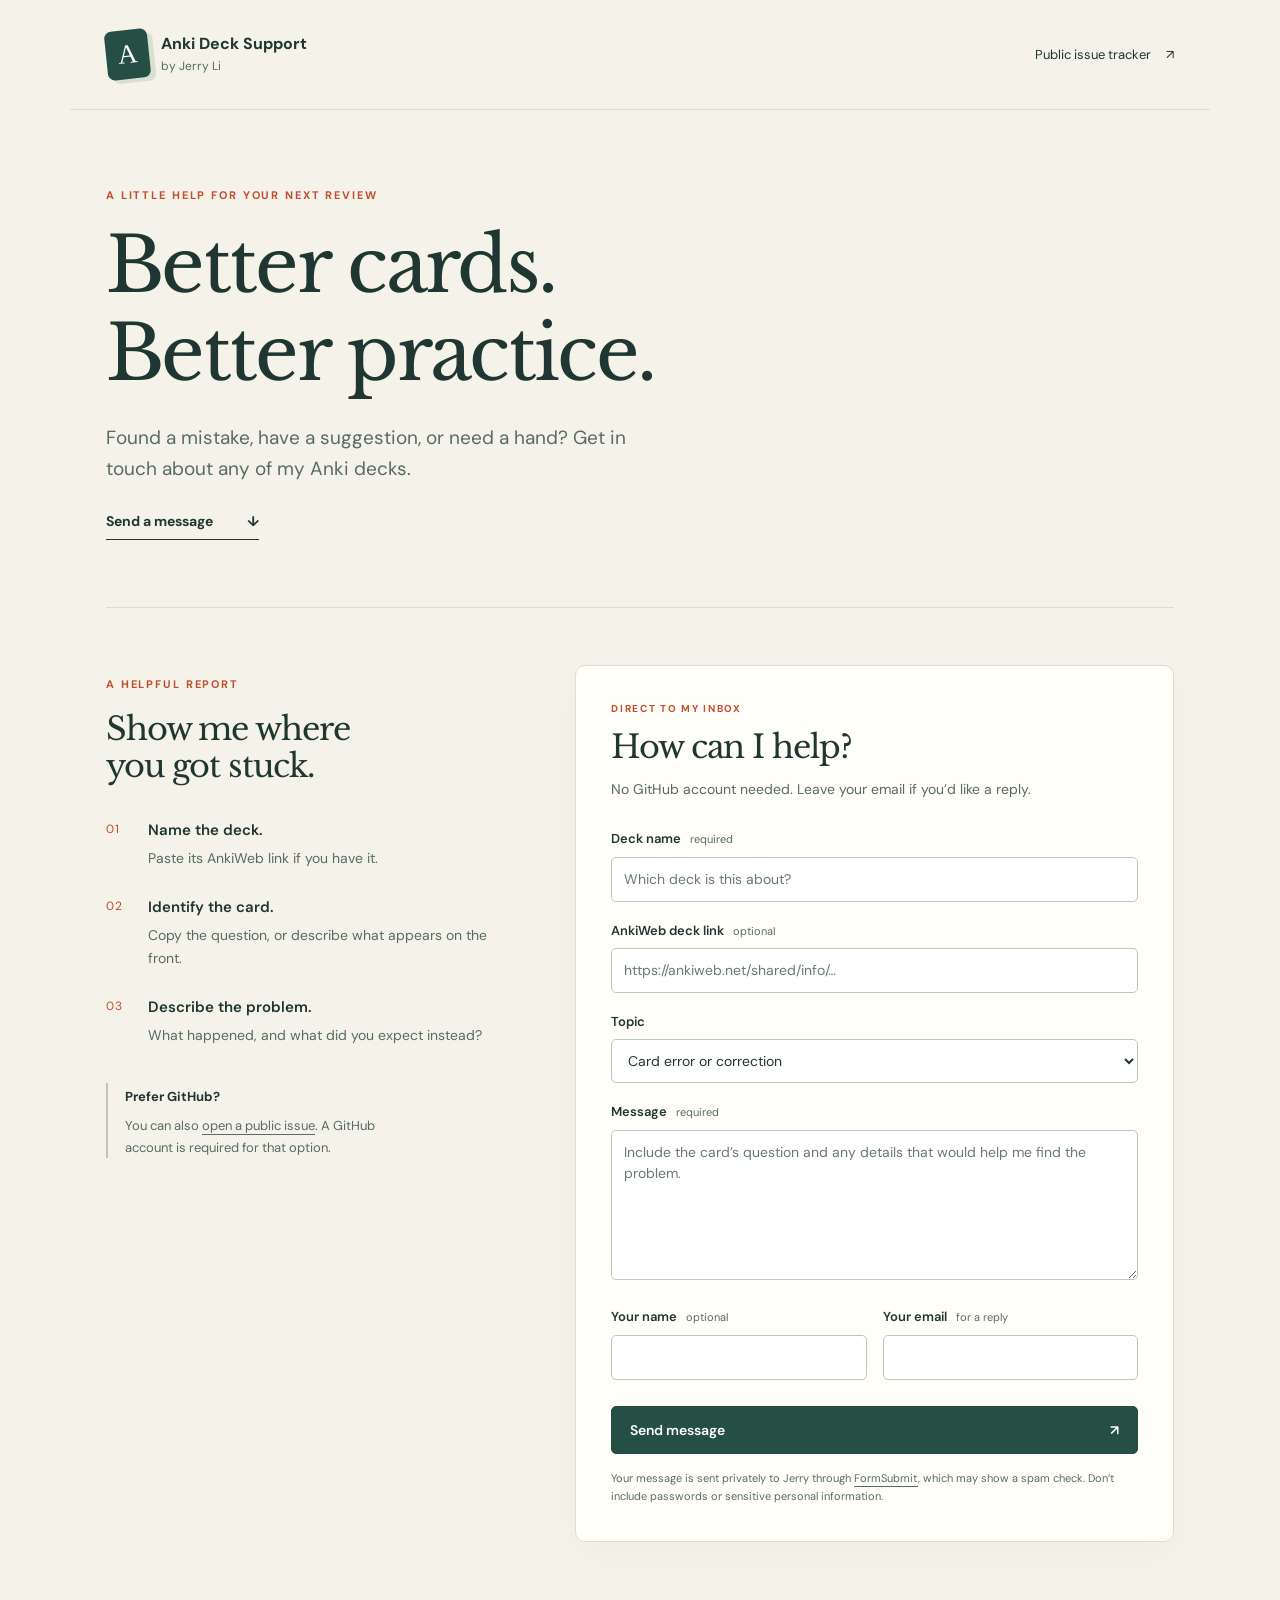
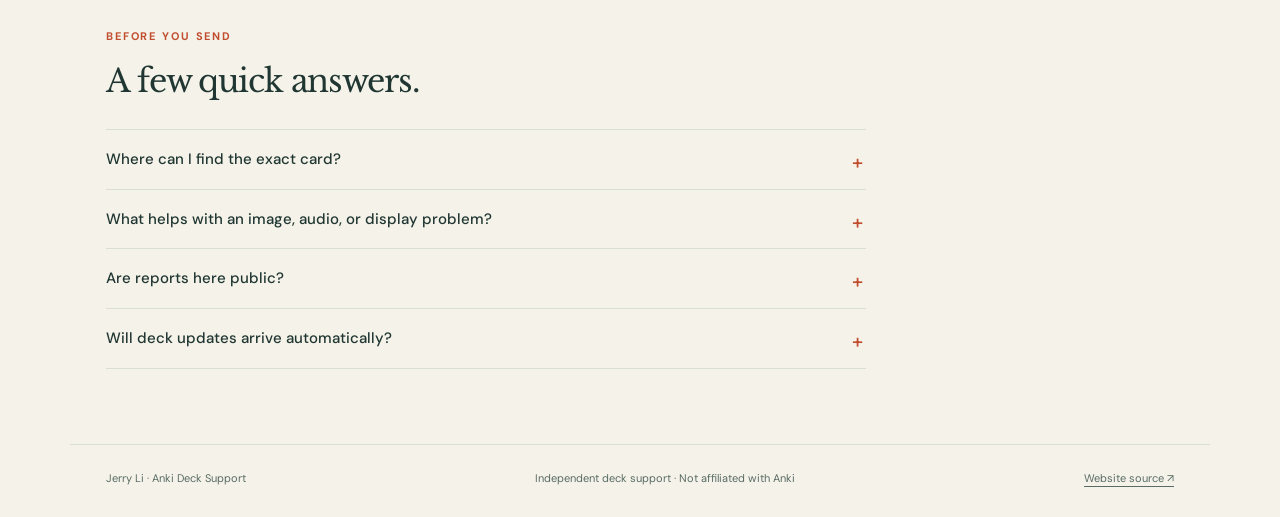
==== docs/index.html @ f112e28b "Add support website and report form for published Anki decks" ====
<!doctype html>
<html lang="en">
<head>
  <meta charset="utf-8">
  <meta name="viewport" content="width=device-width,initial-scale=1">
  <meta name="description" content="Get help with Jerry's Anki decks. Report a card error, suggest an improvement, or ask a question.">
  <title>Anki Deck Support · Jerry Li</title>
  <link rel="stylesheet" href="style.css">
</head>
<body>
  <a class="skip" href="#report">Skip to the support form</a>
  <header class="site-header wrap">
    <a class="brand" href="./" aria-label="Anki Deck Support home"><span class="mark" aria-hidden="true">A</span><span>Anki Deck Support<span class="byline">by Jerry Li</span></span></a>
    <a class="quiet-link" href="https://github.com/jerryli27/anki-deck-support/issues">Public issue tracker <span aria-hidden="true">↗</span></a>
  </header>
  <main class="wrap">
    <section class="intro" aria-labelledby="intro-title">
      <p class="eyebrow">A little help for your next review</p>
      <h1 id="intro-title">Better cards.<br>Better practice.</h1>
      <p class="lede">Found a mistake, have a suggestion, or need a hand? Get in touch about any of my Anki decks.</p>
      <a class="jump" href="#report">Send a message <span aria-hidden="true">↓</span></a>
    </section>
    <div class="support-layout">
      <aside class="guide" aria-labelledby="guide-title">
        <p class="eyebrow">A helpful report</p>
        <h2 id="guide-title">Show me where<br>you got stuck.</h2>
        <ol class="steps">
          <li><strong>Name the deck.</strong><span>Paste its AnkiWeb link if you have it.</span></li>
          <li><strong>Identify the card.</strong><span>Copy the question, or describe what appears on the front.</span></li>
          <li><strong>Describe the problem.</strong><span>What happened, and what did you expect instead?</span></li>
        </ol>
        <div class="note"><span class="note-label">Prefer GitHub?</span><p>You can also <a href="https://github.com/jerryli27/anki-deck-support/issues/new?template=deck-support.yml">open a public issue</a>. A GitHub account is required for that option.</p></div>
      </aside>
      <section class="form-panel" id="report" aria-labelledby="form-title">
        <p class="eyebrow">Direct to my inbox</p>
        <h2 id="form-title">How can I help?</h2>
        <p class="form-intro">No GitHub account needed. Leave your email if you’d like a reply.</p>
        <form action="https://formsubmit.co/jerrylijiaming@gmail.com" method="POST">
          <input type="hidden" name="_subject" value="Anki deck support — new message">
          <input type="hidden" name="_template" value="table">
          <input type="hidden" name="_next" value="https://jerryli27.github.io/anki-deck-support/thanks.html">
          <input type="hidden" name="_url" value="https://jerryli27.github.io/anki-deck-support/">
          <div class="honeypot" aria-hidden="true"><label>Leave this field empty<input type="text" name="_honey" tabindex="-1" autocomplete="off"></label></div>
          <label for="deck">Deck name <span class="required">required</span></label>
          <input id="deck" name="Deck" required maxlength="160" placeholder="Which deck is this about?" autocomplete="off">
          <label for="deck-url">AnkiWeb deck link <span class="optional">optional</span></label>
          <input id="deck-url" name="Deck link" type="url" maxlength="500" placeholder="https://ankiweb.net/shared/info/…" inputmode="url">
          <label for="topic">Topic</label>
          <select id="topic" name="Topic"><option>Card error or correction</option><option>Technical problem</option><option>Suggestion</option><option>Question</option><option>Something else</option></select>
          <label for="message">Message <span class="required">required</span></label>
          <textarea id="message" name="Message" required minlength="10" maxlength="10000" rows="6" placeholder="Include the card’s question and any details that would help me find the problem."></textarea>
          <div class="field-row"><div><label for="name">Your name <span class="optional">optional</span></label><input id="name" name="Name" maxlength="100" autocomplete="name"></div><div><label for="email">Your email <span class="optional">for a reply</span></label><input id="email" name="email" type="email" maxlength="254" autocomplete="email" inputmode="email"></div></div>
          <button type="submit">Send message <span aria-hidden="true">↗</span></button>
          <p class="privacy">Your message is sent privately to Jerry through <a href="https://formsubmit.co/privacy.pdf">FormSubmit</a>, which may show a spam check. Don’t include passwords or sensitive personal information.</p>
        </form>
      </section>
    </div>
    <section class="faq" aria-labelledby="faq-title">
      <p class="eyebrow">Before you send</p><h2 id="faq-title">A few quick answers.</h2>
      <details><summary>Where can I find the exact card?</summary><p>In Anki’s Browse window, select the card and copy its question into your message. If it has an ID field, including that can help too.</p></details>
      <details><summary>What helps with an image, audio, or display problem?</summary><p>Include your Anki app and version, your device, and the card’s question. Describe whether the problem affects one card or several. You can add screenshots to a public GitHub issue; don’t post private information.</p></details>
      <details><summary>Are reports here public?</summary><p>The email form sends a private message. GitHub issues are public and can be read by anyone, so use the email form if you prefer a private conversation.</p></details>
      <details><summary>Will deck updates arrive automatically?</summary><p>Shared-deck updates usually require downloading the updated deck from AnkiWeb and importing it again. Syncing your own Anki collection does not fetch a shared deck’s latest release.</p></details>
    </section>
  </main>
  <footer class="wrap"><span>Jerry Li · Anki Deck Support</span><span>Independent deck support · Not affiliated with Anki</span><a href="https://github.com/jerryli27/anki-deck-support">Website source ↗</a></footer>
</body>
</html>
---- docs/style.css ----
@import url('https://fonts.googleapis.com/css2?family=DM+Sans:wght@400;500;600;700&family=Libre+Baskerville:wght@400;700&display=swap');
:root{color-scheme:light;--ink:#203632;--muted:#586b64;--paper:#f5f3e9;--line:#d9dfd3;--accent:#c14d2f;--green:#254f44;--white:#fffef9}
*{box-sizing:border-box}html{scroll-behavior:smooth;scroll-padding-top:25px}body{margin:0;background:var(--paper);color:var(--ink);font:16px/1.65 'DM Sans',system-ui,sans-serif}a{color:inherit;text-underline-offset:4px}a:hover{color:var(--accent)}.wrap{max-width:1140px;margin:auto;padding-left:36px;padding-right:36px}.site-header{display:flex;align-items:center;justify-content:space-between;gap:24px;padding-top:30px;padding-bottom:30px;border-bottom:1px solid var(--line)}.brand{display:flex;align-items:center;gap:12px;text-decoration:none;font-weight:700;line-height:1.3}.mark{display:grid;place-items:center;background:var(--green);color:var(--white);width:43px;height:49px;border-radius:7px;transform:rotate(-6deg);font:27px Georgia,serif;box-shadow:5px 4px 0 #d9dfd3}.byline{display:block;font-size:12px;color:var(--muted);font-weight:400;margin-top:4px}.quiet-link{font-size:13px;text-decoration:none}.quiet-link span{margin-left:12px}.intro{padding:76px 0 67px;max-width:760px}.eyebrow{font-size:11px;text-transform:uppercase;letter-spacing:.17em;font-weight:700;color:var(--accent);margin:0 0 18px}h1,h2{font-family:'Libre Baskerville',Georgia,serif;letter-spacing:-.035em;line-height:1.15}h1{font-size:clamp(45px,6.5vw,76px);font-weight:400;margin:0 0 25px}h2{font-size:32px;font-weight:400;margin:0 0 20px}.lede{max-width:555px;font-size:19px;color:var(--muted);line-height:1.65;margin:0 0 23px}.jump{display:inline-flex;gap:34px;font-size:14px;font-weight:700;text-decoration:none;border-bottom:1px solid var(--ink);padding-bottom:6px}.support-layout{display:grid;grid-template-columns:.8fr 1.2fr;gap:70px;border-top:1px solid var(--line);padding-top:57px;align-items:start}.guide{padding-top:10px}.steps{list-style:none;counter-reset:steps;padding:6px 0 0;margin:28px 0 36px}.steps li{position:relative;padding-left:42px;margin:0 0 25px;counter-increment:steps}.steps li:before{content:counter(steps,decimal-leading-zero);position:absolute;left:0;top:2px;font-size:12px;letter-spacing:.06em;color:var(--accent)}.steps strong{display:block;font-size:15px;font-weight:600}.steps span{display:block;color:var(--muted);font-size:14px;line-height:1.65;margin-top:4px}.note{border-left:2px solid #b7c7b9;padding:0 0 0 17px;max-width:290px}.note-label{font-size:13px;font-weight:700}.note p{font-size:13px;color:var(--muted);margin:6px 0 0}.form-panel{background:var(--white);border:1px solid var(--line);padding:35px;border-radius:10px;box-shadow:0 12px 36px #20363206}.form-panel .eyebrow{font-size:10px;margin-bottom:12px}.form-panel h2{margin-bottom:12px}.form-intro{font-size:14px;color:var(--muted);margin:0 0 27px}label{font-size:13px;display:block;font-weight:600;margin:18px 0 7px}.optional,.required{font-size:11px;color:var(--muted);font-weight:400;margin-left:6px}input,select,textarea{font:14px/1.5 'DM Sans',system-ui,sans-serif;border:1px solid #bcc8bd;border-radius:5px;width:100%;padding:11px 12px;color:var(--ink);background:#fff;min-width:0}textarea{resize:vertical;min-height:150px}input::placeholder,textarea::placeholder{color:#687b72;opacity:1}input:focus,textarea:focus,select:focus{outline:2px solid #7c9c83;outline-offset:2px}a:focus-visible,button:focus-visible,summary:focus-visible{outline:3px solid var(--accent);outline-offset:5px}.field-row{display:grid;grid-template-columns:1fr 1fr;gap:16px}.field-row>div{min-width:0}button{width:100%;display:flex;align-items:center;justify-content:space-between;margin-top:26px;padding:14px 18px;background:var(--green);border:1px solid var(--green);border-radius:5px;color:white;font:600 14px 'DM Sans',sans-serif;cursor:pointer}button:hover{background:#183c33}.privacy{font-size:11px;line-height:1.7;color:var(--muted);margin:15px 0 0}.honeypot{display:none}.faq{max-width:760px;padding:85px 0 75px}.faq h2{margin-bottom:29px}.faq details{border-top:1px solid var(--line);padding:17px 0}.faq details:last-child{border-bottom:1px solid var(--line)}summary{font-size:15px;font-weight:500;cursor:pointer;list-style:none;padding-right:30px;position:relative}summary::-webkit-details-marker{display:none}summary:after{content:'+';position:absolute;right:3px;top:-1px;color:var(--accent);font-size:20px}details[open] summary:after{content:'−'}details p{font-size:14px;color:var(--muted);max-width:660px;margin:13px 25px 5px 0}footer.wrap{border-top:1px solid var(--line);padding-top:24px;padding-bottom:30px;display:flex;gap:18px;flex-wrap:wrap;justify-content:space-between;font-size:11px;color:var(--muted)}.skip{position:absolute;left:12px;top:-100px;z-index:5;background:var(--white);padding:10px}.skip:focus{top:10px}.thanks{max-width:680px;padding-top:100px;padding-bottom:140px}.thanks h1{font-size:48px}.thanks p{color:var(--muted)}@media(max-width:760px){.wrap{padding-left:24px;padding-right:24px}.site-header{padding-top:22px;padding-bottom:22px}.quiet-link{font-size:11px;max-width:100px;line-height:1.5}.quiet-link span{margin-left:0}.intro{padding:50px 0}.lede{font-size:17px}.support-layout{grid-template-columns:1fr;gap:32px;padding-top:32px}.guide h2 br{display:none}.steps{margin-bottom:24px}.steps li{margin-bottom:18px}.note{max-width:none}.form-panel{padding:25px 22px}.faq{padding:55px 0}.faq h2{font-size:28px}.field-row{grid-template-columns:1fr;gap:0}footer.wrap{gap:10px;flex-direction:column}.thanks{padding-top:65px}.thanks h1{font-size:39px}}@media(prefers-reduced-motion:reduce){html{scroll-behavior:auto}}
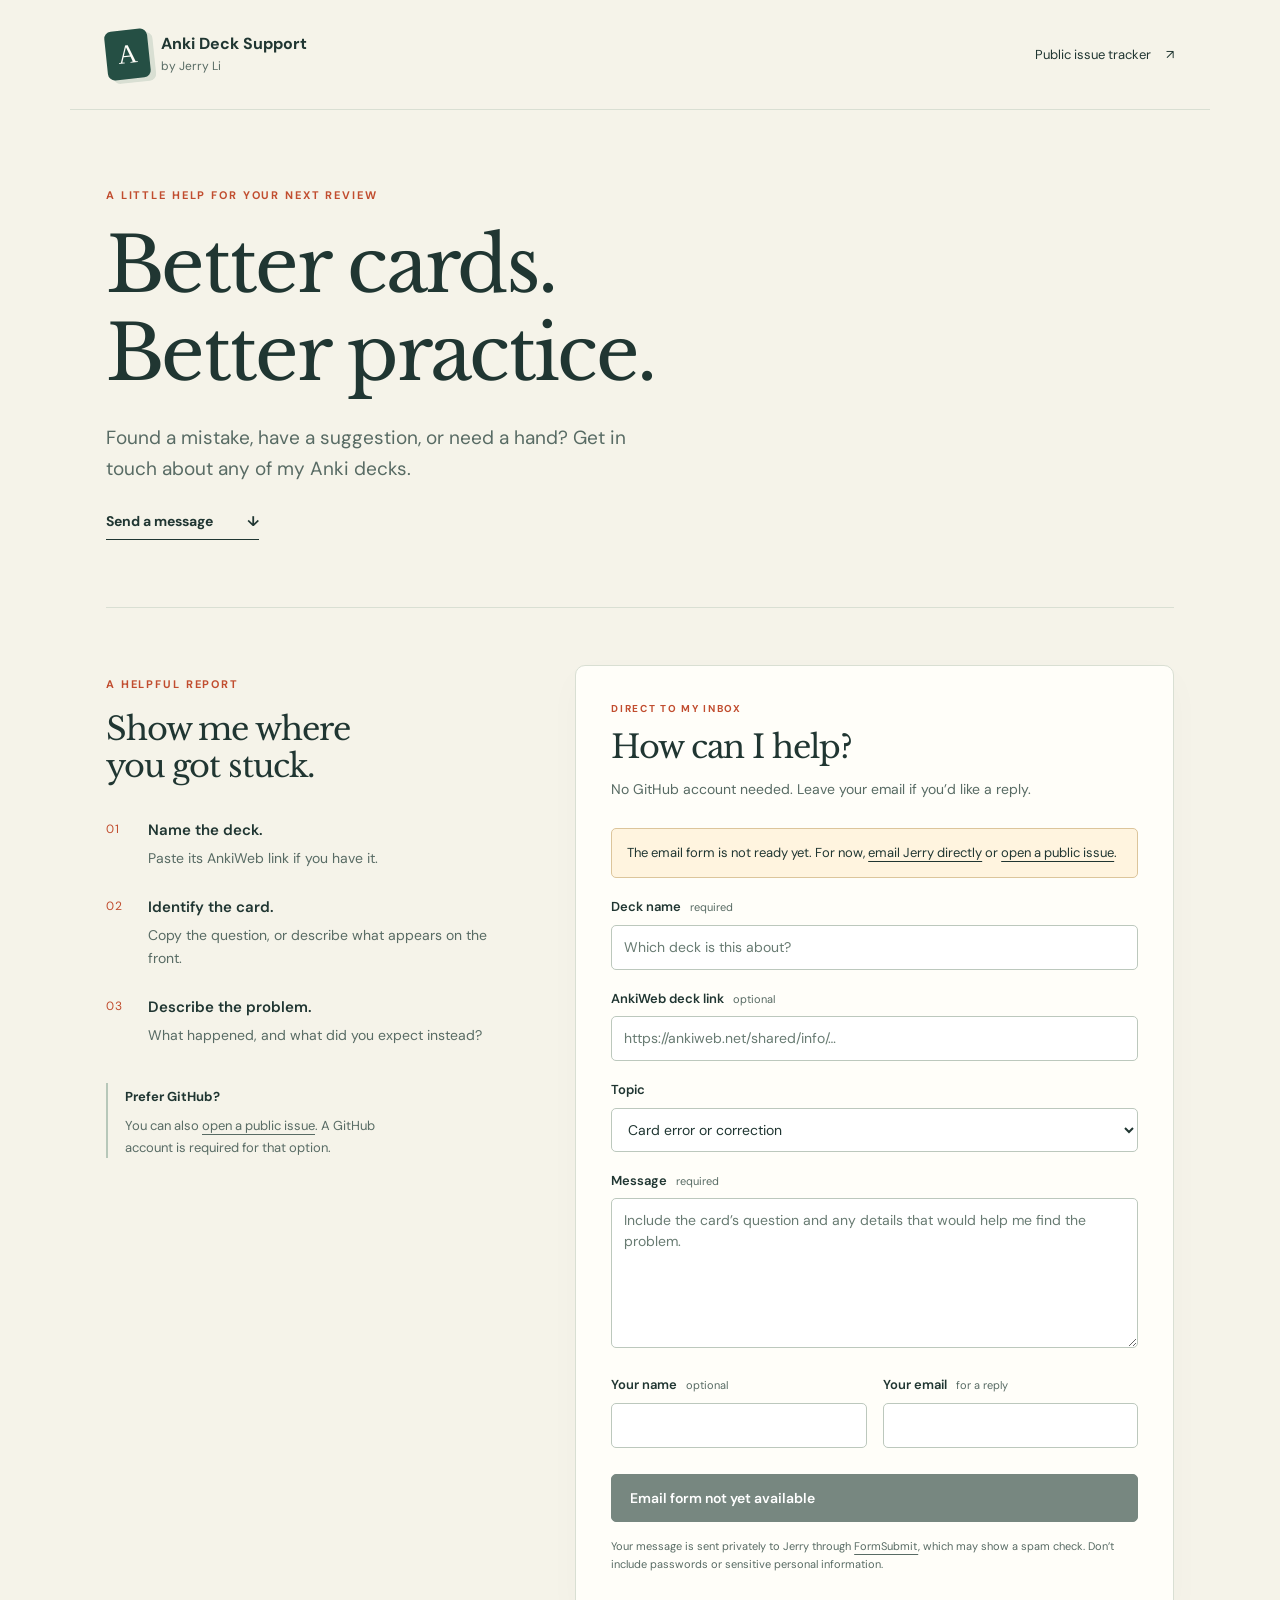
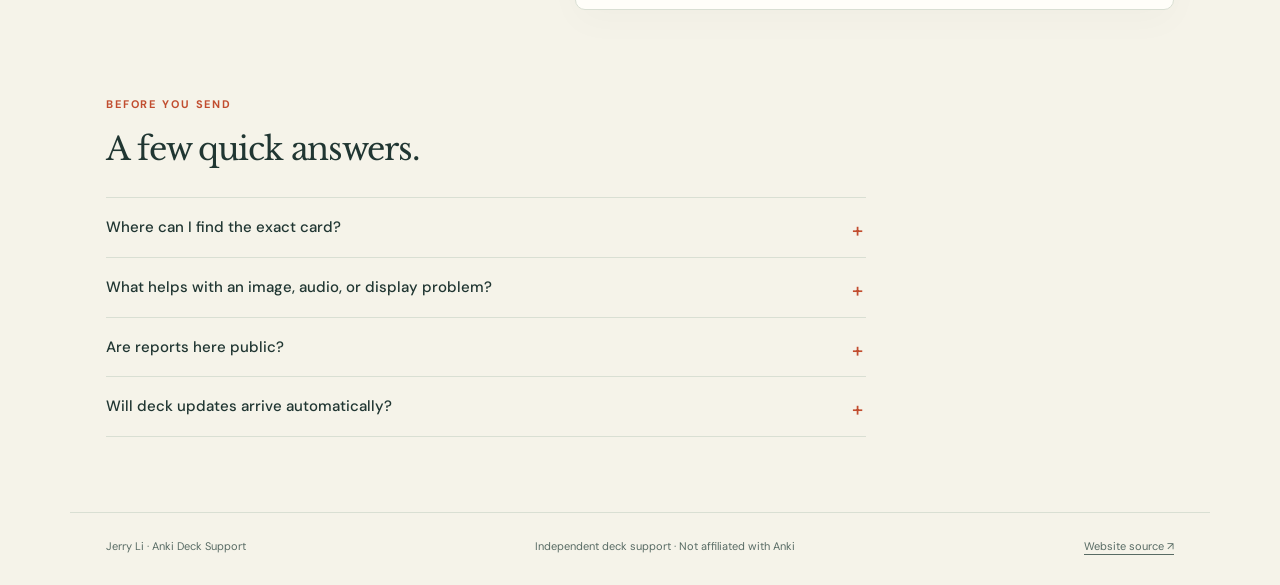
==== commit ad2604ad: "Offer working contact options while email delivery is being connected" ====
--- a/docs/index.html
+++ b/docs/index.html
@@ -35,6 +35,7 @@
         <p class="eyebrow">Direct to my inbox</p>
         <h2 id="form-title">How can I help?</h2>
         <p class="form-intro">No GitHub account needed. Leave your email if you’d like a reply.</p>
+        <p class="service-status" role="status">The email form is not ready yet. For now, <a href="mailto:jerrylijiaming@gmail.com?subject=Anki%20deck%20support">email Jerry directly</a> or <a href="https://github.com/jerryli27/anki-deck-support/issues/new?template=deck-support.yml">open a public issue</a>.</p>
         <form action="https://formsubmit.co/jerrylijiaming@gmail.com" method="POST">
           <input type="hidden" name="_subject" value="Anki deck support — new message">
           <input type="hidden" name="_template" value="table">
@@ -50,7 +51,7 @@
           <label for="message">Message <span class="required">required</span></label>
           <textarea id="message" name="Message" required minlength="10" maxlength="10000" rows="6" placeholder="Include the card’s question and any details that would help me find the problem."></textarea>
           <div class="field-row"><div><label for="name">Your name <span class="optional">optional</span></label><input id="name" name="Name" maxlength="100" autocomplete="name"></div><div><label for="email">Your email <span class="optional">for a reply</span></label><input id="email" name="email" type="email" maxlength="254" autocomplete="email" inputmode="email"></div></div>
-          <button type="submit">Send message <span aria-hidden="true">↗</span></button>
+          <button type="submit" disabled title="Email form setup is in progress">Email form not yet available</button>
           <p class="privacy">Your message is sent privately to Jerry through <a href="https://formsubmit.co/privacy.pdf">FormSubmit</a>, which may show a spam check. Don’t include passwords or sensitive personal information.</p>
         </form>
       </section>
--- a/docs/style.css
+++ b/docs/style.css
@@ -1,3 +1,5 @@
 @import url('https://fonts.googleapis.com/css2?family=DM+Sans:wght@400;500;600;700&family=Libre+Baskerville:wght@400;700&display=swap');
 :root{color-scheme:light;--ink:#203632;--muted:#586b64;--paper:#f5f3e9;--line:#d9dfd3;--accent:#c14d2f;--green:#254f44;--white:#fffef9}
 *{box-sizing:border-box}html{scroll-behavior:smooth;scroll-padding-top:25px}body{margin:0;background:var(--paper);color:var(--ink);font:16px/1.65 'DM Sans',system-ui,sans-serif}a{color:inherit;text-underline-offset:4px}a:hover{color:var(--accent)}.wrap{max-width:1140px;margin:auto;padding-left:36px;padding-right:36px}.site-header{display:flex;align-items:center;justify-content:space-between;gap:24px;padding-top:30px;padding-bottom:30px;border-bottom:1px solid var(--line)}.brand{display:flex;align-items:center;gap:12px;text-decoration:none;font-weight:700;line-height:1.3}.mark{display:grid;place-items:center;background:var(--green);color:var(--white);width:43px;height:49px;border-radius:7px;transform:rotate(-6deg);font:27px Georgia,serif;box-shadow:5px 4px 0 #d9dfd3}.byline{display:block;font-size:12px;color:var(--muted);font-weight:400;margin-top:4px}.quiet-link{font-size:13px;text-decoration:none}.quiet-link span{margin-left:12px}.intro{padding:76px 0 67px;max-width:760px}.eyebrow{font-size:11px;text-transform:uppercase;letter-spacing:.17em;font-weight:700;color:var(--accent);margin:0 0 18px}h1,h2{font-family:'Libre Baskerville',Georgia,serif;letter-spacing:-.035em;line-height:1.15}h1{font-size:clamp(45px,6.5vw,76px);font-weight:400;margin:0 0 25px}h2{font-size:32px;font-weight:400;margin:0 0 20px}.lede{max-width:555px;font-size:19px;color:var(--muted);line-height:1.65;margin:0 0 23px}.jump{display:inline-flex;gap:34px;font-size:14px;font-weight:700;text-decoration:none;border-bottom:1px solid var(--ink);padding-bottom:6px}.support-layout{display:grid;grid-template-columns:.8fr 1.2fr;gap:70px;border-top:1px solid var(--line);padding-top:57px;align-items:start}.guide{padding-top:10px}.steps{list-style:none;counter-reset:steps;padding:6px 0 0;margin:28px 0 36px}.steps li{position:relative;padding-left:42px;margin:0 0 25px;counter-increment:steps}.steps li:before{content:counter(steps,decimal-leading-zero);position:absolute;left:0;top:2px;font-size:12px;letter-spacing:.06em;color:var(--accent)}.steps strong{display:block;font-size:15px;font-weight:600}.steps span{display:block;color:var(--muted);font-size:14px;line-height:1.65;margin-top:4px}.note{border-left:2px solid #b7c7b9;padding:0 0 0 17px;max-width:290px}.note-label{font-size:13px;font-weight:700}.note p{font-size:13px;color:var(--muted);margin:6px 0 0}.form-panel{background:var(--white);border:1px solid var(--line);padding:35px;border-radius:10px;box-shadow:0 12px 36px #20363206}.form-panel .eyebrow{font-size:10px;margin-bottom:12px}.form-panel h2{margin-bottom:12px}.form-intro{font-size:14px;color:var(--muted);margin:0 0 27px}label{font-size:13px;display:block;font-weight:600;margin:18px 0 7px}.optional,.required{font-size:11px;color:var(--muted);font-weight:400;margin-left:6px}input,select,textarea{font:14px/1.5 'DM Sans',system-ui,sans-serif;border:1px solid #bcc8bd;border-radius:5px;width:100%;padding:11px 12px;color:var(--ink);background:#fff;min-width:0}textarea{resize:vertical;min-height:150px}input::placeholder,textarea::placeholder{color:#687b72;opacity:1}input:focus,textarea:focus,select:focus{outline:2px solid #7c9c83;outline-offset:2px}a:focus-visible,button:focus-visible,summary:focus-visible{outline:3px solid var(--accent);outline-offset:5px}.field-row{display:grid;grid-template-columns:1fr 1fr;gap:16px}.field-row>div{min-width:0}button{width:100%;display:flex;align-items:center;justify-content:space-between;margin-top:26px;padding:14px 18px;background:var(--green);border:1px solid var(--green);border-radius:5px;color:white;font:600 14px 'DM Sans',sans-serif;cursor:pointer}button:hover{background:#183c33}.privacy{font-size:11px;line-height:1.7;color:var(--muted);margin:15px 0 0}.honeypot{display:none}.faq{max-width:760px;padding:85px 0 75px}.faq h2{margin-bottom:29px}.faq details{border-top:1px solid var(--line);padding:17px 0}.faq details:last-child{border-bottom:1px solid var(--line)}summary{font-size:15px;font-weight:500;cursor:pointer;list-style:none;padding-right:30px;position:relative}summary::-webkit-details-marker{display:none}summary:after{content:'+';position:absolute;right:3px;top:-1px;color:var(--accent);font-size:20px}details[open] summary:after{content:'−'}details p{font-size:14px;color:var(--muted);max-width:660px;margin:13px 25px 5px 0}footer.wrap{border-top:1px solid var(--line);padding-top:24px;padding-bottom:30px;display:flex;gap:18px;flex-wrap:wrap;justify-content:space-between;font-size:11px;color:var(--muted)}.skip{position:absolute;left:12px;top:-100px;z-index:5;background:var(--white);padding:10px}.skip:focus{top:10px}.thanks{max-width:680px;padding-top:100px;padding-bottom:140px}.thanks h1{font-size:48px}.thanks p{color:var(--muted)}@media(max-width:760px){.wrap{padding-left:24px;padding-right:24px}.site-header{padding-top:22px;padding-bottom:22px}.quiet-link{font-size:11px;max-width:100px;line-height:1.5}.quiet-link span{margin-left:0}.intro{padding:50px 0}.lede{font-size:17px}.support-layout{grid-template-columns:1fr;gap:32px;padding-top:32px}.guide h2 br{display:none}.steps{margin-bottom:24px}.steps li{margin-bottom:18px}.note{max-width:none}.form-panel{padding:25px 22px}.faq{padding:55px 0}.faq h2{font-size:28px}.field-row{grid-template-columns:1fr;gap:0}footer.wrap{gap:10px;flex-direction:column}.thanks{padding-top:65px}.thanks h1{font-size:39px}}@media(prefers-reduced-motion:reduce){html{scroll-behavior:auto}}
+
+.service-status{background:#fff4df;border:1px solid #dcc59b;border-radius:5px;padding:13px 15px;font-size:13px;line-height:1.7}button:disabled{background:#778780;border-color:#778780;cursor:not-allowed}
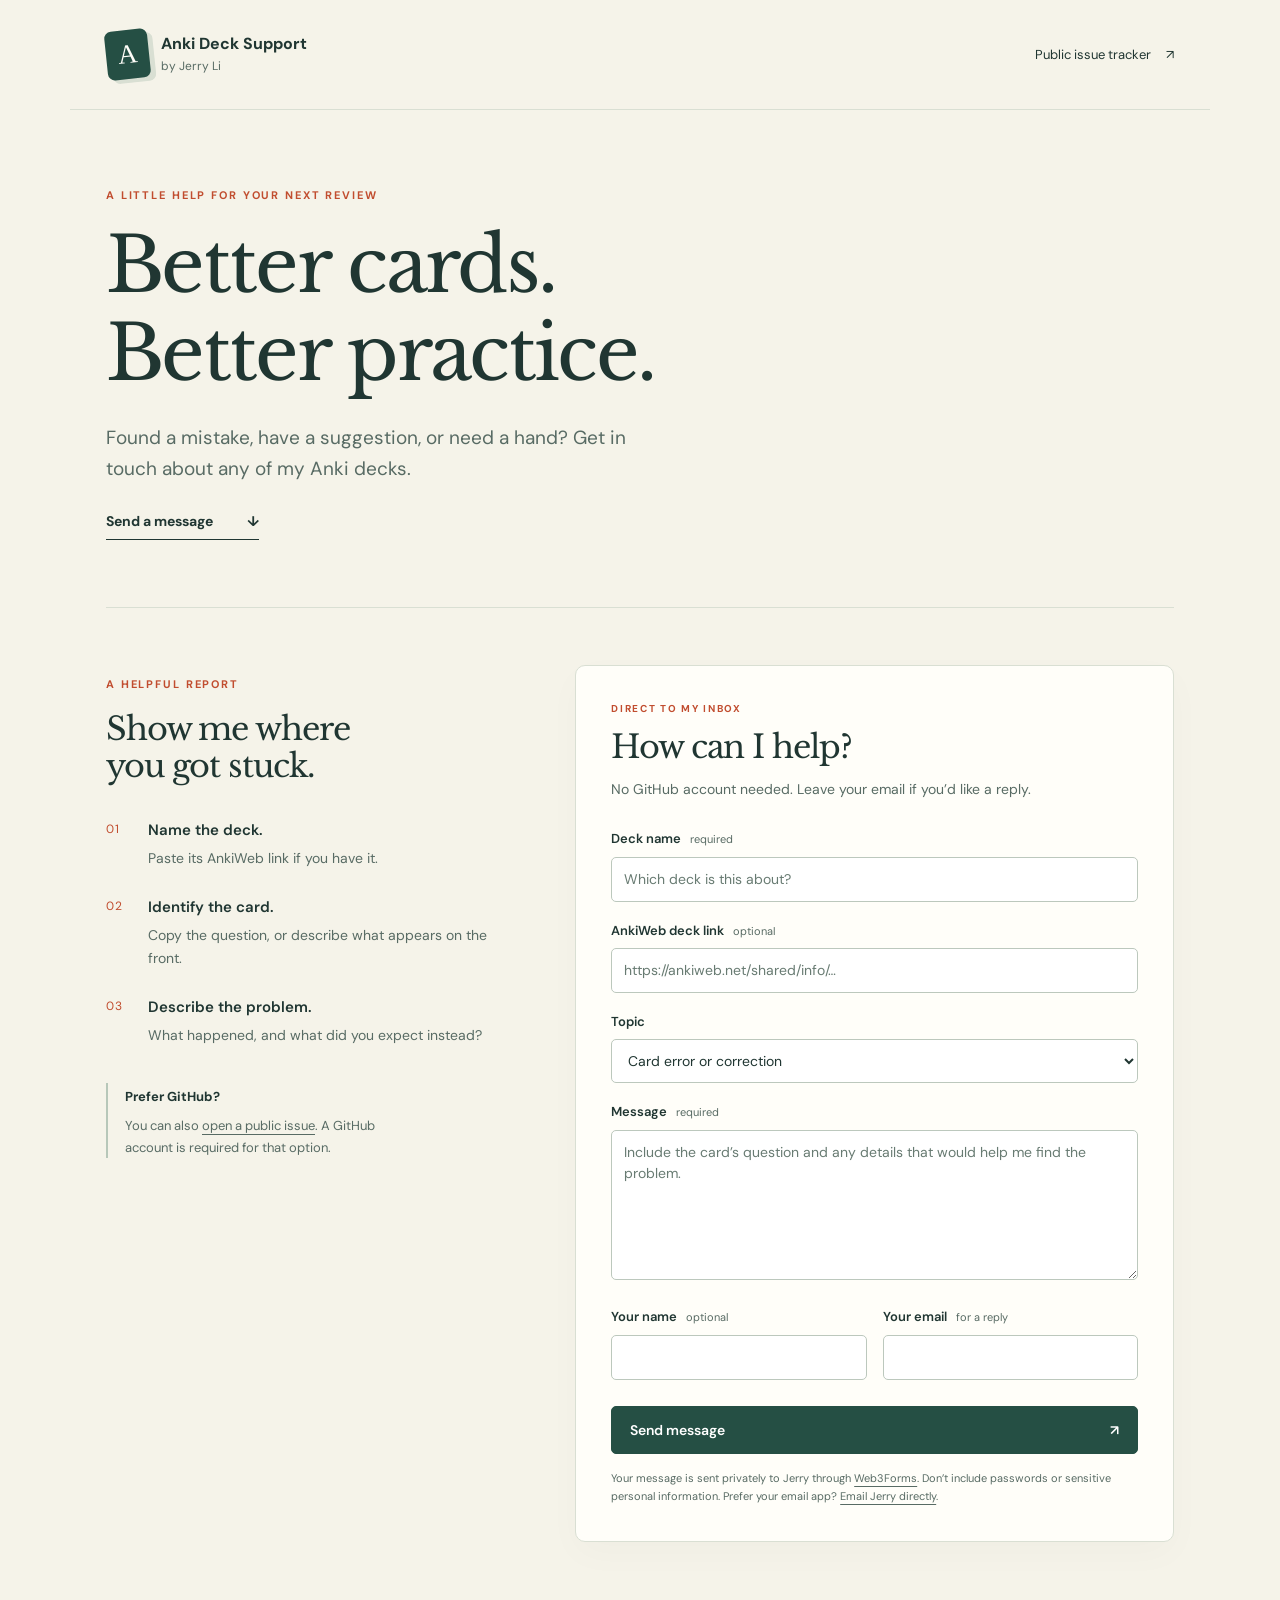
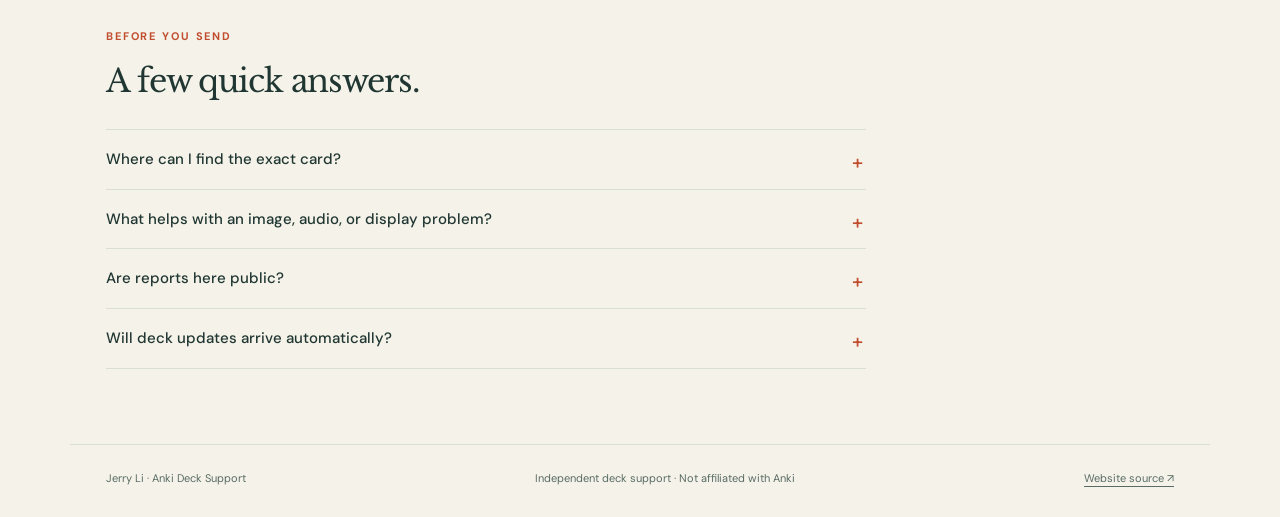
==== commit 3187c6f4: "Connect the support form to Web3Forms email delivery" ====
--- a/docs/index.html
+++ b/docs/index.html
@@ -23,7 +23,7 @@
     <div class="support-layout">
       <aside class="guide" aria-labelledby="guide-title">
         <p class="eyebrow">A helpful report</p>
-        <h2 id="guide-title">Show me where<br>you got stuck.</h2>
+        <h2 id="guide-title">Show me where<br> you got stuck.</h2>
         <ol class="steps">
           <li><strong>Name the deck.</strong><span>Paste its AnkiWeb link if you have it.</span></li>
           <li><strong>Identify the card.</strong><span>Copy the question, or describe what appears on the front.</span></li>
@@ -35,13 +35,12 @@
         <p class="eyebrow">Direct to my inbox</p>
         <h2 id="form-title">How can I help?</h2>
         <p class="form-intro">No GitHub account needed. Leave your email if you’d like a reply.</p>
-        <p class="service-status" role="status">The email form is not ready yet. For now, <a href="mailto:jerrylijiaming@gmail.com?subject=Anki%20deck%20support">email Jerry directly</a> or <a href="https://github.com/jerryli27/anki-deck-support/issues/new?template=deck-support.yml">open a public issue</a>.</p>
-        <form action="https://formsubmit.co/jerrylijiaming@gmail.com" method="POST">
-          <input type="hidden" name="_subject" value="Anki deck support — new message">
-          <input type="hidden" name="_template" value="table">
-          <input type="hidden" name="_next" value="https://jerryli27.github.io/anki-deck-support/thanks.html">
-          <input type="hidden" name="_url" value="https://jerryli27.github.io/anki-deck-support/">
-          <div class="honeypot" aria-hidden="true"><label>Leave this field empty<input type="text" name="_honey" tabindex="-1" autocomplete="off"></label></div>
+        <form action="https://api.web3forms.com/submit" method="POST">
+          <input type="hidden" name="access_key" value="9205ea30-0fe5-4dac-9eed-66e08da29e4f">
+          <input type="hidden" name="subject" value="Anki deck support — new message">
+          <input type="hidden" name="from_name" value="Anki Deck Support">
+          <input type="hidden" name="redirect" value="https://jerryli27.github.io/anki-deck-support/thanks.html">
+          <div class="honeypot" aria-hidden="true"><label>Leave this field unchecked<input type="checkbox" name="botcheck" tabindex="-1"></label></div>
           <label for="deck">Deck name <span class="required">required</span></label>
           <input id="deck" name="Deck" required maxlength="160" placeholder="Which deck is this about?" autocomplete="off">
           <label for="deck-url">AnkiWeb deck link <span class="optional">optional</span></label>
@@ -51,8 +50,8 @@
           <label for="message">Message <span class="required">required</span></label>
           <textarea id="message" name="Message" required minlength="10" maxlength="10000" rows="6" placeholder="Include the card’s question and any details that would help me find the problem."></textarea>
           <div class="field-row"><div><label for="name">Your name <span class="optional">optional</span></label><input id="name" name="Name" maxlength="100" autocomplete="name"></div><div><label for="email">Your email <span class="optional">for a reply</span></label><input id="email" name="email" type="email" maxlength="254" autocomplete="email" inputmode="email"></div></div>
-          <button type="submit" disabled title="Email form setup is in progress">Email form not yet available</button>
-          <p class="privacy">Your message is sent privately to Jerry through <a href="https://formsubmit.co/privacy.pdf">FormSubmit</a>, which may show a spam check. Don’t include passwords or sensitive personal information.</p>
+          <button type="submit">Send message <span aria-hidden="true">↗</span></button>
+          <p class="privacy">Your message is sent privately to Jerry through <a href="https://web3forms.com/privacy">Web3Forms</a>. Don’t include passwords or sensitive personal information. Prefer your email app? <a href="mailto:jerrylijiaming@gmail.com?subject=Anki%20deck%20support">Email Jerry directly</a>.</p>
         </form>
       </section>
     </div>
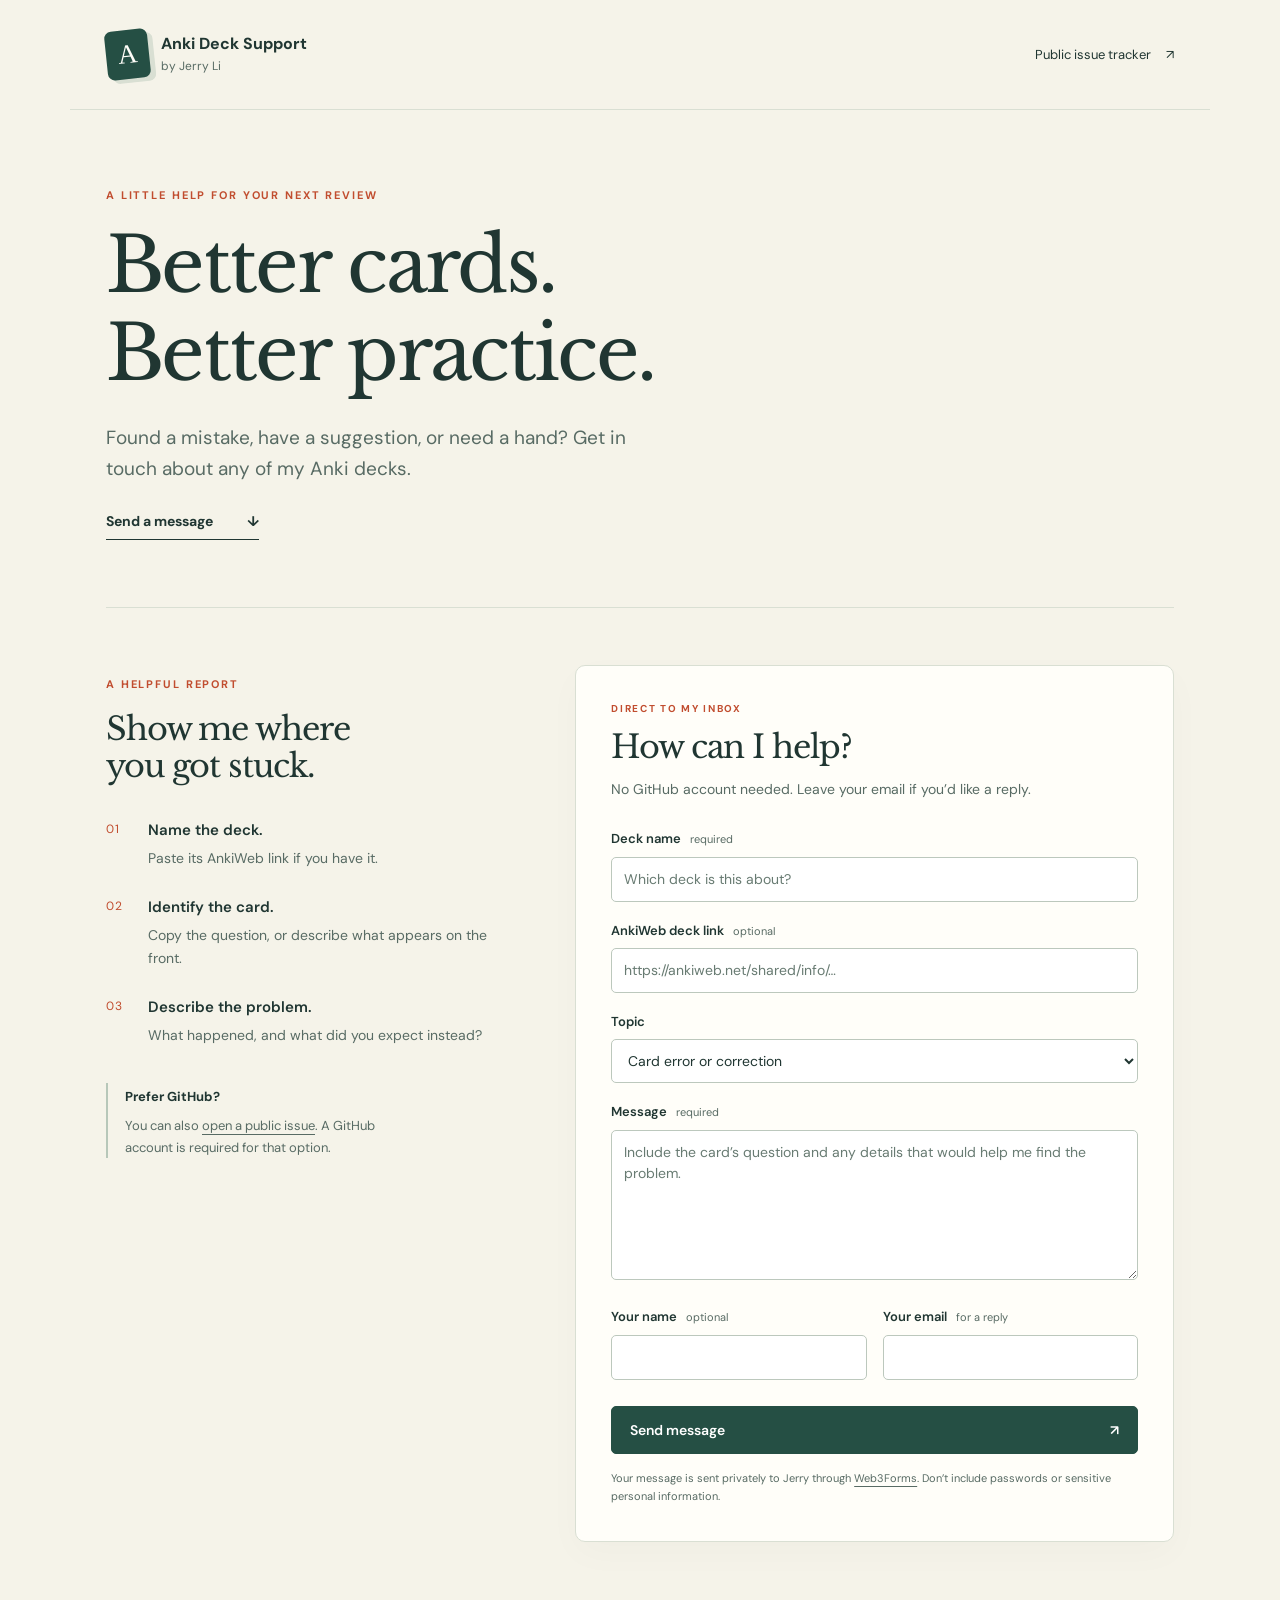
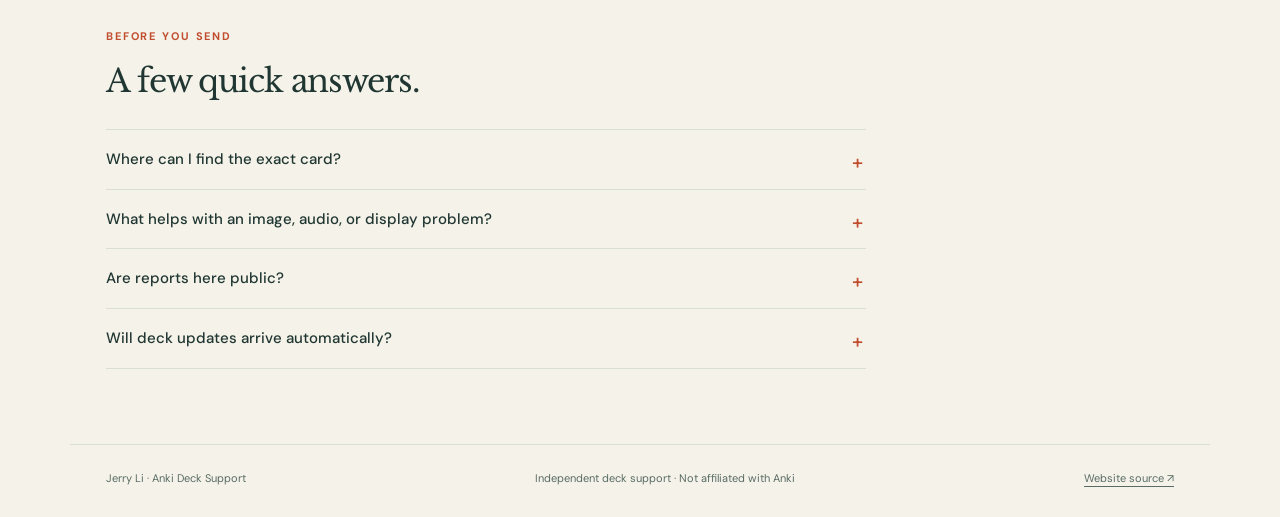
==== commit cbf4220a: "Remove direct email link from support website" ====
--- a/docs/index.html
+++ b/docs/index.html
@@ -51,7 +51,7 @@
           <textarea id="message" name="Message" required minlength="10" maxlength="10000" rows="6" placeholder="Include the card’s question and any details that would help me find the problem."></textarea>
           <div class="field-row"><div><label for="name">Your name <span class="optional">optional</span></label><input id="name" name="Name" maxlength="100" autocomplete="name"></div><div><label for="email">Your email <span class="optional">for a reply</span></label><input id="email" name="email" type="email" maxlength="254" autocomplete="email" inputmode="email"></div></div>
           <button type="submit">Send message <span aria-hidden="true">↗</span></button>
-          <p class="privacy">Your message is sent privately to Jerry through <a href="https://web3forms.com/privacy">Web3Forms</a>. Don’t include passwords or sensitive personal information. Prefer your email app? <a href="mailto:jerrylijiaming@gmail.com?subject=Anki%20deck%20support">Email Jerry directly</a>.</p>
+          <p class="privacy">Your message is sent privately to Jerry through <a href="https://web3forms.com/privacy">Web3Forms</a>. Don’t include passwords or sensitive personal information.</p>
         </form>
       </section>
     </div>
